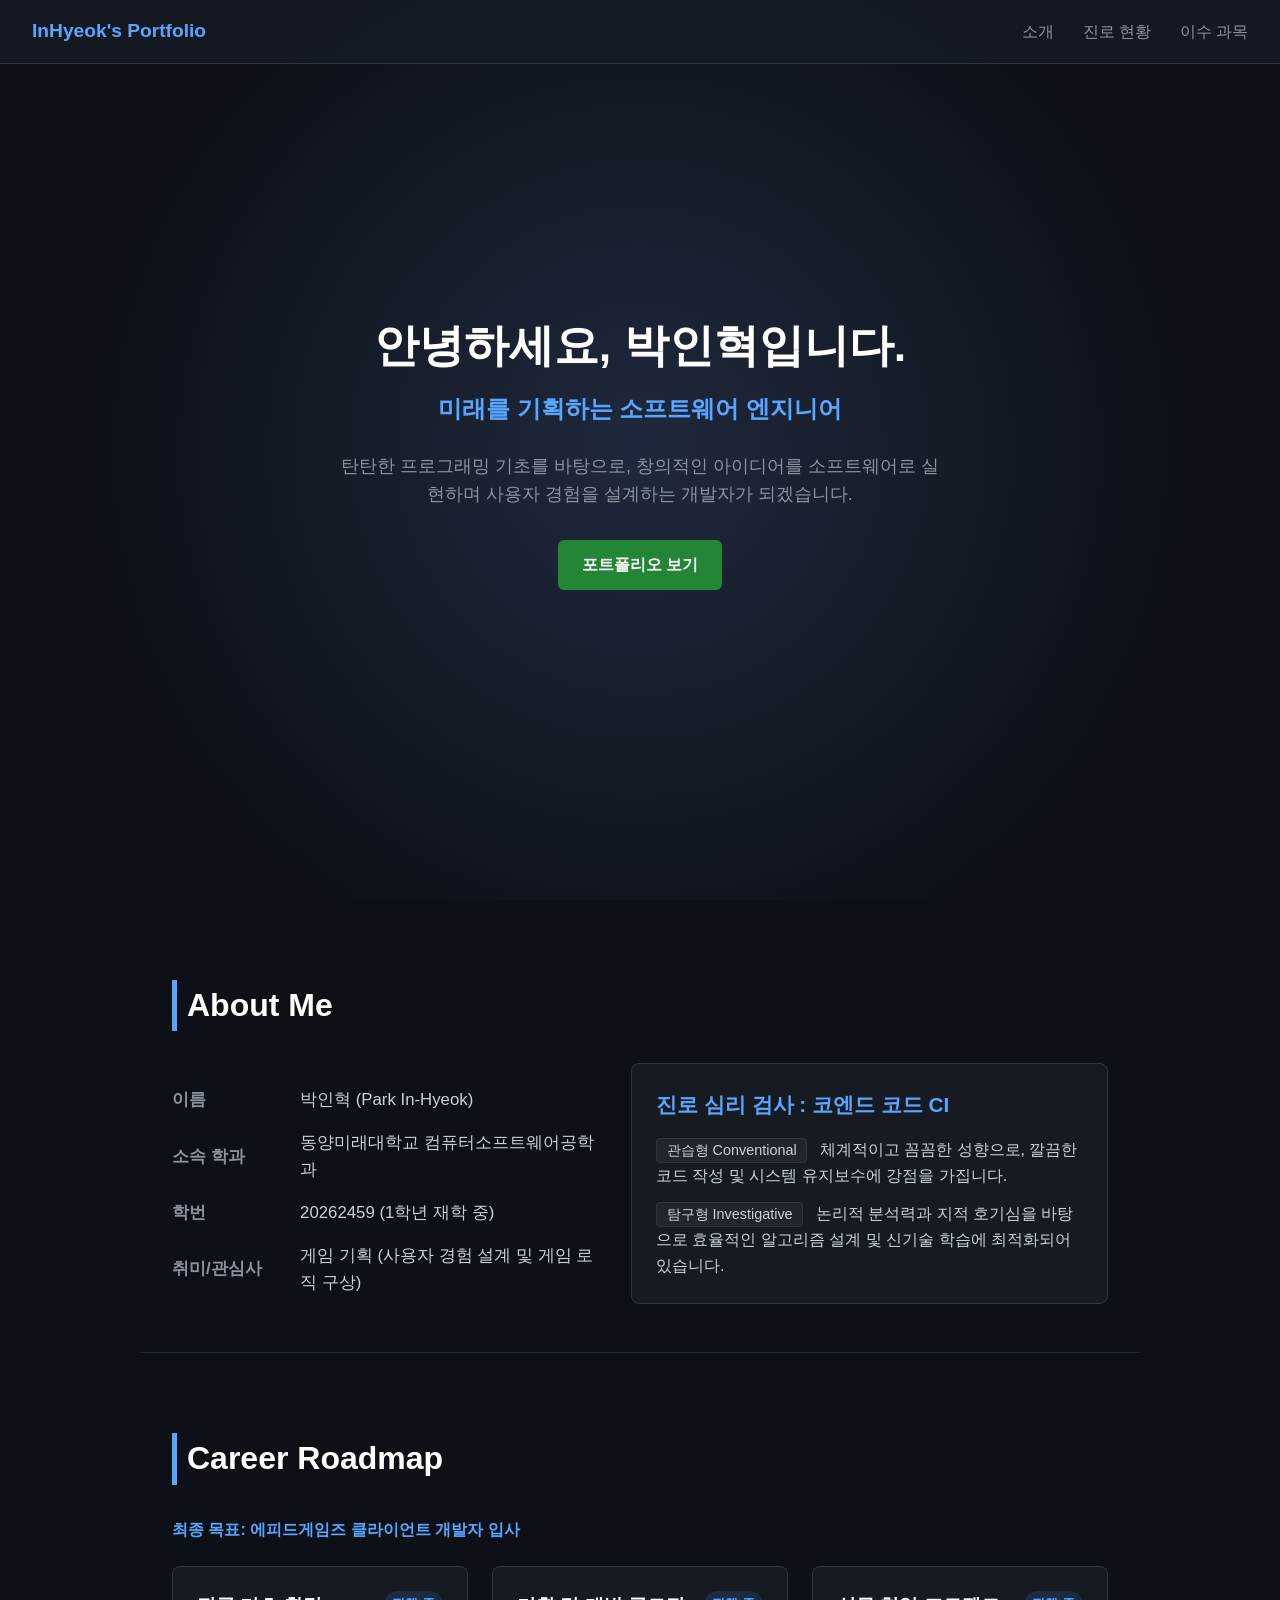
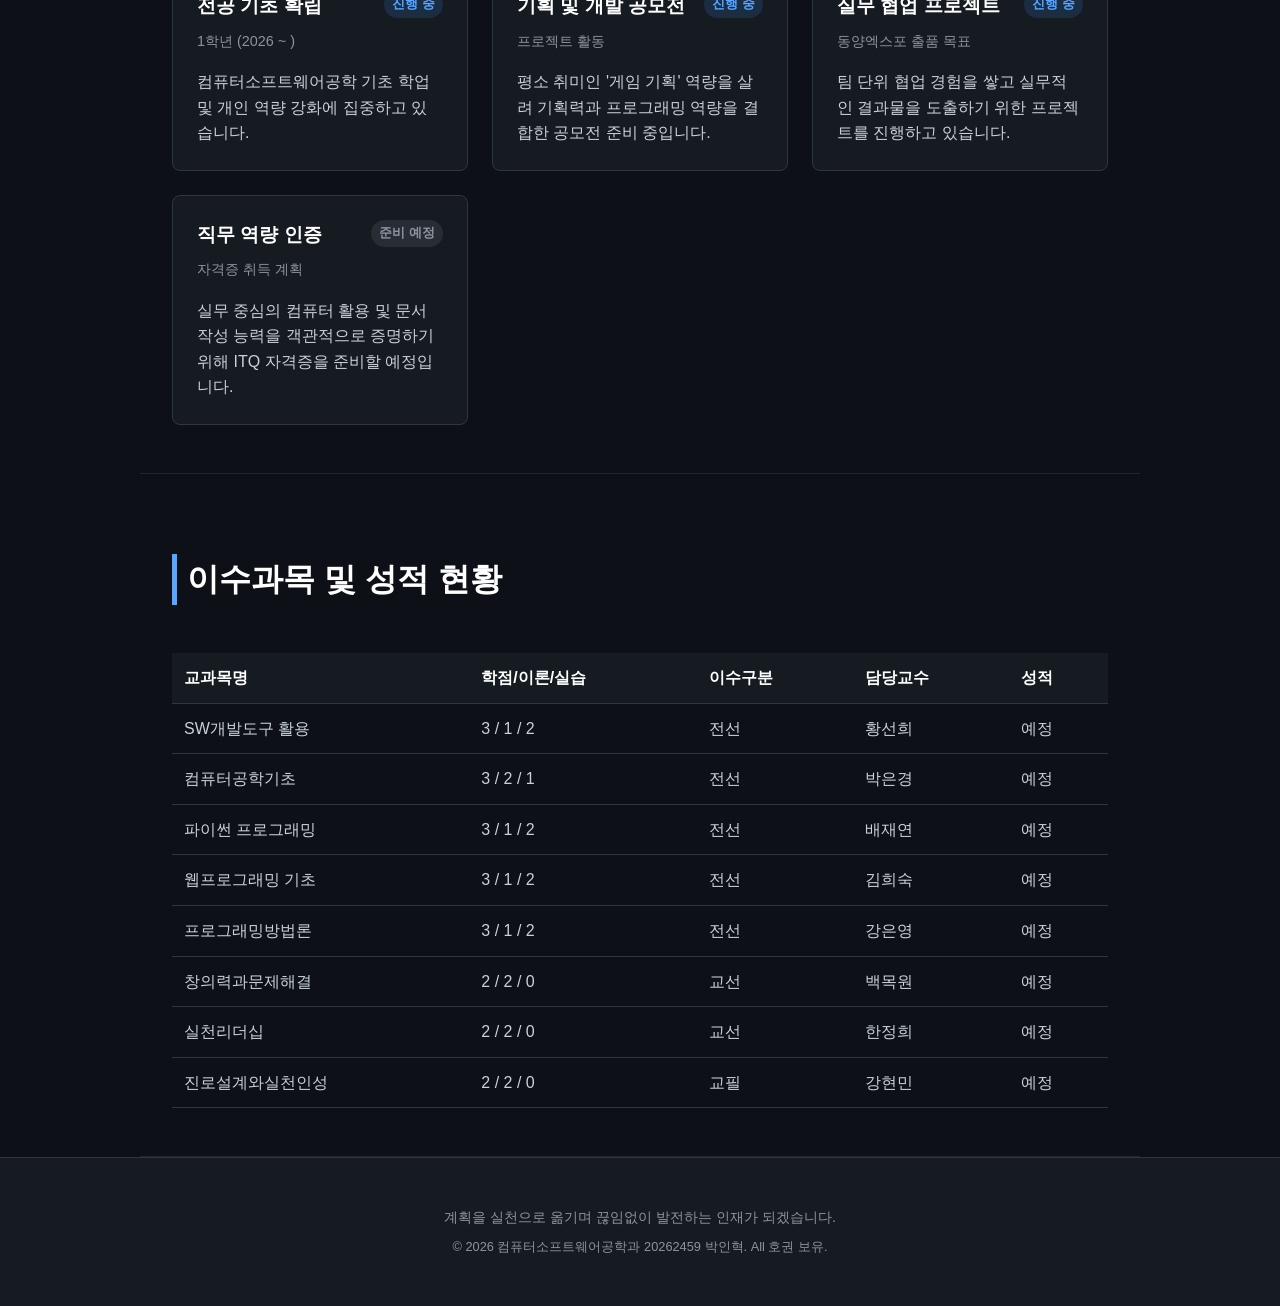
==== index.html @ cface2ab "NEW index" ====
<!DOCTYPE html>
<html lang="ko">
<head>
    <meta charset="UTF-8">
    <meta name="viewport" content="width=device-width, initial-scale=1.0">
    <title>박인혁 | 커리어 포트폴리오</title>
    <style>
        /* 기본 스타일 및 다크 테마 설정 */
        * {
            margin: 0;
            padding: 0;
            box-sizing: border-box;
            font-family: 'Segoe UI', Tahoma, Geneva, Verdana, sans-serif;
        }
        body {
            background-color: #0d1117;
            color: #c9d1d9;
            line-height: 1.6;
        }
        a {
            color: #58a6ff;
            text-decoration: none;
        }
        a:hover {
            text-decoration: underline;
        }

        /* 네비게이션 바 */
        header {
            position: fixed;
            top: 0;
            width: 100%;
            background-color: rgba(22, 27, 34, 0.95);
            padding: 1rem 2rem;
            display: flex;
            justify-content: space-between;
            align-items: center;
            border-bottom: 1px solid #30363d;
            z-index: 1000;
        }
        header h1 {
            font-size: 1.2rem;
            color: #58a6ff;
        }
        nav a {
            margin-left: 1.5rem;
            color: #8b949e;
            font-weight: 500;
            transition: color 0.3s;
        }
        nav a:hover {
            color: #ffffff;
        }

        /* 메인 히어로 섹션 */
        .hero {
            height: 100vh;
            display: flex;
            flex-direction: column;
            justify-content: center;
            align-items: center;
            text-align: center;
            background: radial-gradient(circle at center, #1f293d 0%, #0d1117 70%);
            padding: 0 1rem;
        }
        .hero h2 {
            font-size: 2.8rem;
            color: #ffffff;
            margin-bottom: 0.5rem;
        }
        .hero p.tagline {
            font-size: 1.5rem;
            color: #58a6ff;
            margin-bottom: 1.5rem;
            font-weight: 600;
        }
        .hero p.sub {
            font-size: 1.1rem;
            max-width: 600px;
            color: #8b949e;
            margin-bottom: 2rem;
        }
        .btn {
            display: inline-block;
            background-color: #238636;
            color: #ffffff;
            padding: 0.75rem 1.5rem;
            border-radius: 6px;
            font-weight: bold;
            transition: background-color 0.3s;
        }
        .btn:hover {
            background-color: #2ea043;
            text-decoration: none;
        }

        /* 공통 섹션 스타일 */
        section {
            padding: 5rem 2rem 3rem 2rem;
            max-width: 1000px;
            margin: 0 auto;
            border-bottom: 1px solid #21262d;
        }
        section h3 {
            font-size: 2rem;
            color: #ffffff;
            margin-bottom: 2rem;
            border-left: 5px solid #58a6ff;
            padding-left: 10px;
        }

        /* 프로필 정보 */
        .profile-container {
            display: flex;
            flex-wrap: wrap;
            gap: 2rem;
        }
        .profile-info {
            flex: 1;
            min-width: 280px;
        }
        .profile-info table {
            width: 100%;
            border-collapse: collapse;
            margin-top: 1rem;
        }
        .profile-info table td {
            padding: 0.5rem 0;
            font-size: 1.05rem;
        }
        .profile-info table td.label {
            color: #8b949e;
            width: 30%;
            font-weight: bold;
        }

        /* Holland 결과 카드 */
        .holland-box {
            flex: 1;
            min-width: 280px;
            background-color: #161b22;
            border: 1px solid #30363d;
            border-radius: 8px;
            padding: 1.5rem;
        }
        .holland-code {
            font-size: 1.3rem;
            color: #58a6ff;
            font-weight: bold;
            margin-bottom: 1rem;
        }
        .badge {
            background-color: #21262d;
            color: #c9d1d9;
            padding: 0.2rem 0.6rem;
            border-radius: 4px;
            font-size: 0.9rem;
            margin-right: 0.5rem;
            border: 1px solid #30363d;
        }

        /* 타임라인 (이력 관리) */
        .timeline {
            display: grid;
            grid-template-columns: repeat(auto-fit, minmax(220px, 1fr));
            gap: 1.5rem;
        }
        .timeline-card {
            background-color: #161b22;
            border: 1px solid #30363d;
            border-radius: 8px;
            padding: 1.5rem;
            position: relative;
        }
        .timeline-card .status {
            float: right;
            font-size: 0.8rem;
            padding: 0.2rem 0.5rem;
            border-radius: 20px;
            font-weight: bold;
        }
        .status.ing { background-color: rgba(56, 139, 253, 0.15); color: #58a6ff; }
        .status.will { background-color: rgba(139, 148, 158, 0.15); color: #8b949e; }
        .timeline-card h4 {
            color: #ffffff;
            margin-bottom: 0.5rem;
            font-size: 1.2rem;
        }
        .timeline-card .date {
            font-size: 0.9rem;
            color: #8b949e;
            margin-bottom: 1rem;
        }

        /* 테이블 스타일 (이수 과목) */
        .table-container {
            overflow-x: auto;
        }
        table.course-table {
            width: 100%;
            border-collapse: collapse;
            text-align: left;
            margin-top: 1rem;
        }
        table.course-table th, table.course-table td {
            padding: 0.75rem;
            border-bottom: 1px solid #30363d;
        }
        table.course-table th {
            background-color: #161b22;
            color: #ffffff;
        }
        table.course-table tr:hover {
            background-color: rgba(33, 38, 45, 0.5);
        }

        /* 푸터 */
        footer {
            text-align: center;
            padding: 3rem 1rem;
            color: #8b949e;
            font-size: 0.9rem;
            background-color: #161b22;
            border-top: 1px solid #30363d;
        }
    </style>
</head>
<body>

    <header>
        <h1>InHyeok's Portfolio</h1>
        <nav>
            <a href="#about">소개</a>
            <a href="#career">진로 현황</a>
            <a href="#courses">이수 과목</a>
        </nav>
    </header>

    <div class="hero">
        <h2>안녕하세요, 박인혁입니다.</h2>
        <p class="tagline">미래를 기획하는 소프트웨어 엔지니어</p>
        <p class="sub">탄탄한 프로그래밍 기초를 바탕으로, 창의적인 아이디어를 소프트웨어로 실현하며 사용자 경험을 설계하는 개발자가 되겠습니다.</p>
        <a href="#about" class="btn">포트폴리오 보기</a>
    </div>

    <section id="about">
        <h3>About Me</h3>
        <div class="profile-container">
            <div class="profile-info">
                <table>
                    <tr>
                        <td class="label">이름</td>
                        <td>박인혁 (Park In-Hyeok)</td>
                    </tr>
                    <tr>
                        <td class="label">소속 학과</td>
                        <td>동양미래대학교 컴퓨터소프트웨어공학과</td>
                    </tr>
                    <tr>
                        <td class="label">학번</td>
                        <td>20262459 (1학년 재학 중)</td>
                    </tr>
                    <tr>
                        <td class="label">취미/관심사</td>
                        <td>게임 기획 (사용자 경험 설계 및 게임 로직 구상)</td>
                    </tr>
                </table>
            </div>
            <div class="holland-box">
                <div class="holland-code">진로 심리 검사 : 코엔드 코드 CI</div>
                <p style="margin-bottom: 0.8rem;"><span class="badge">관습형 Conventional</span> 체계적이고 꼼꼼한 성향으로, 깔끔한 코드 작성 및 시스템 유지보수에 강점을 가집니다.</p>
                <p><span class="badge">탐구형 Investigative</span> 논리적 분석력과 지적 호기심을 바탕으로 효율적인 알고리즘 설계 및 신기술 학습에 최적화되어 있습니다.</p>
            </div>
        </div>
    </section>

    <section id="career">
        <h3>Career Roadmap</h3>
        <p style="color: #58a6ff; font-weight: bold; margin-bottom: 1.5rem;">최종 목표: 에피드게임즈 클라이언트 개발자 입사</p>
        <div class="timeline">
            <div class="timeline-card">
                <span class="status ing">진행 중</span>
                <h4>전공 기초 확립</h4>
                <p class="date">1학년 (2026 ~ )</p>
                <p>컴퓨터소프트웨어공학 기초 학업 및 개인 역량 강화에 집중하고 있습니다.</p>
            </div>
            <div class="timeline-card">
                <span class="status ing">진행 중</span>
                <h4>기획 및 개발 공모전</h4>
                <p class="date">프로젝트 활동</p>
                <p>평소 취미인 '게임 기획' 역량을 살려 기획력과 프로그래밍 역량을 결합한 공모전 준비 중입니다.</p>
            </div>
            <div class="timeline-card">
                <span class="status ing">진행 중</span>
                <h4>실무 협업 프로젝트</h4>
                <p class="date">동양엑스포 출품 목표</p>
                <p>팀 단위 협업 경험을 쌓고 실무적인 결과물을 도출하기 위한 프로젝트를 진행하고 있습니다.</p>
            </div>
            <div class="timeline-card">
                <span class="status will">준비 예정</span>
                <h4>직무 역량 인증</h4>
                <p class="date">자격증 취득 계획</p>
                <p>실무 중심의 컴퓨터 활용 및 문서 작성 능력을 객관적으로 증명하기 위해 ITQ 자격증을 준비할 예정입니다.</p>
            </div>
        </div>
    </section>

    <section id="courses">
        <h3>이수과목 및 성적 현황</h3>
        <div class="table-container">
            <table class="course-table">
                <thead>
                    <tr>
                        <th>교과목명</th>
                        <th>학점/이론/실습</th>
                        <th>이수구분</th>
                        <th>담당교수</th>
                        <th>성적</th>
                    </tr>
                </thead>
                <tbody>
                    <tr>
                        <td>SW개발도구 활용</td>
                        <td>3 / 1 / 2</td>
                        <td>전선</td>
                        <td>황선희</td>
                        <td>예정</td>
                    </tr>
                    <tr>
                        <td>컴퓨터공학기초</td>
                        <td>3 / 2 / 1</td>
                        <td>전선</td>
                        <td>박은경</td>
                        <td>예정</td>
                    </tr>
                    <tr>
                        <td>파이썬 프로그래밍</td>
                        <td>3 / 1 / 2</td>
                        <td>전선</td>
                        <td>배재연</td>
                        <td>예정</td>
                    </tr>
                    <tr>
                        <td>웹프로그래밍 기초</td>
                        <td>3 / 1 / 2</td>
                        <td>전선</td>
                        <td>김희숙</td>
                        <td>예정</td>
                    </tr>
                    <tr>
                        <td>프로그래밍방법론</td>
                        <td>3 / 1 / 2</td>
                        <td>전선</td>
                        <td>강은영</td>
                        <td>예정</td>
                    </tr>
                    <tr>
                        <td>창의력과문제해결</td>
                        <td>2 / 2 / 0</td>
                        <td>교선</td>
                        <td>백목원</td>
                        <td>예정</td>
                    </tr>
                    <tr>
                        <td>실천리더십</td>
                        <td>2 / 2 / 0</td>
                        <td>교선</td>
                        <td>한정희</td>
                        <td>예정</td>
                    </tr>
                    <tr>
                        <td>진로설계와실천인성</td>
                        <td>2 / 2 / 0</td>
                        <td>교필</td>
                        <td>강현민</td>
                        <td>예정</td>
                    </tr>
                </tbody>
            </table>
        </div>
    </section>

    <footer>
        <p>계획을 실천으로 옮기며 끊임없이 발전하는 인재가 되겠습니다.</p>
        <p style="margin-top: 0.5rem; font-size: 0.8rem;">&copy; 2026 컴퓨터소프트웨어공학과 20262459 박인혁. All 호권 보유.</p>
    </footer>

</body>
</html>
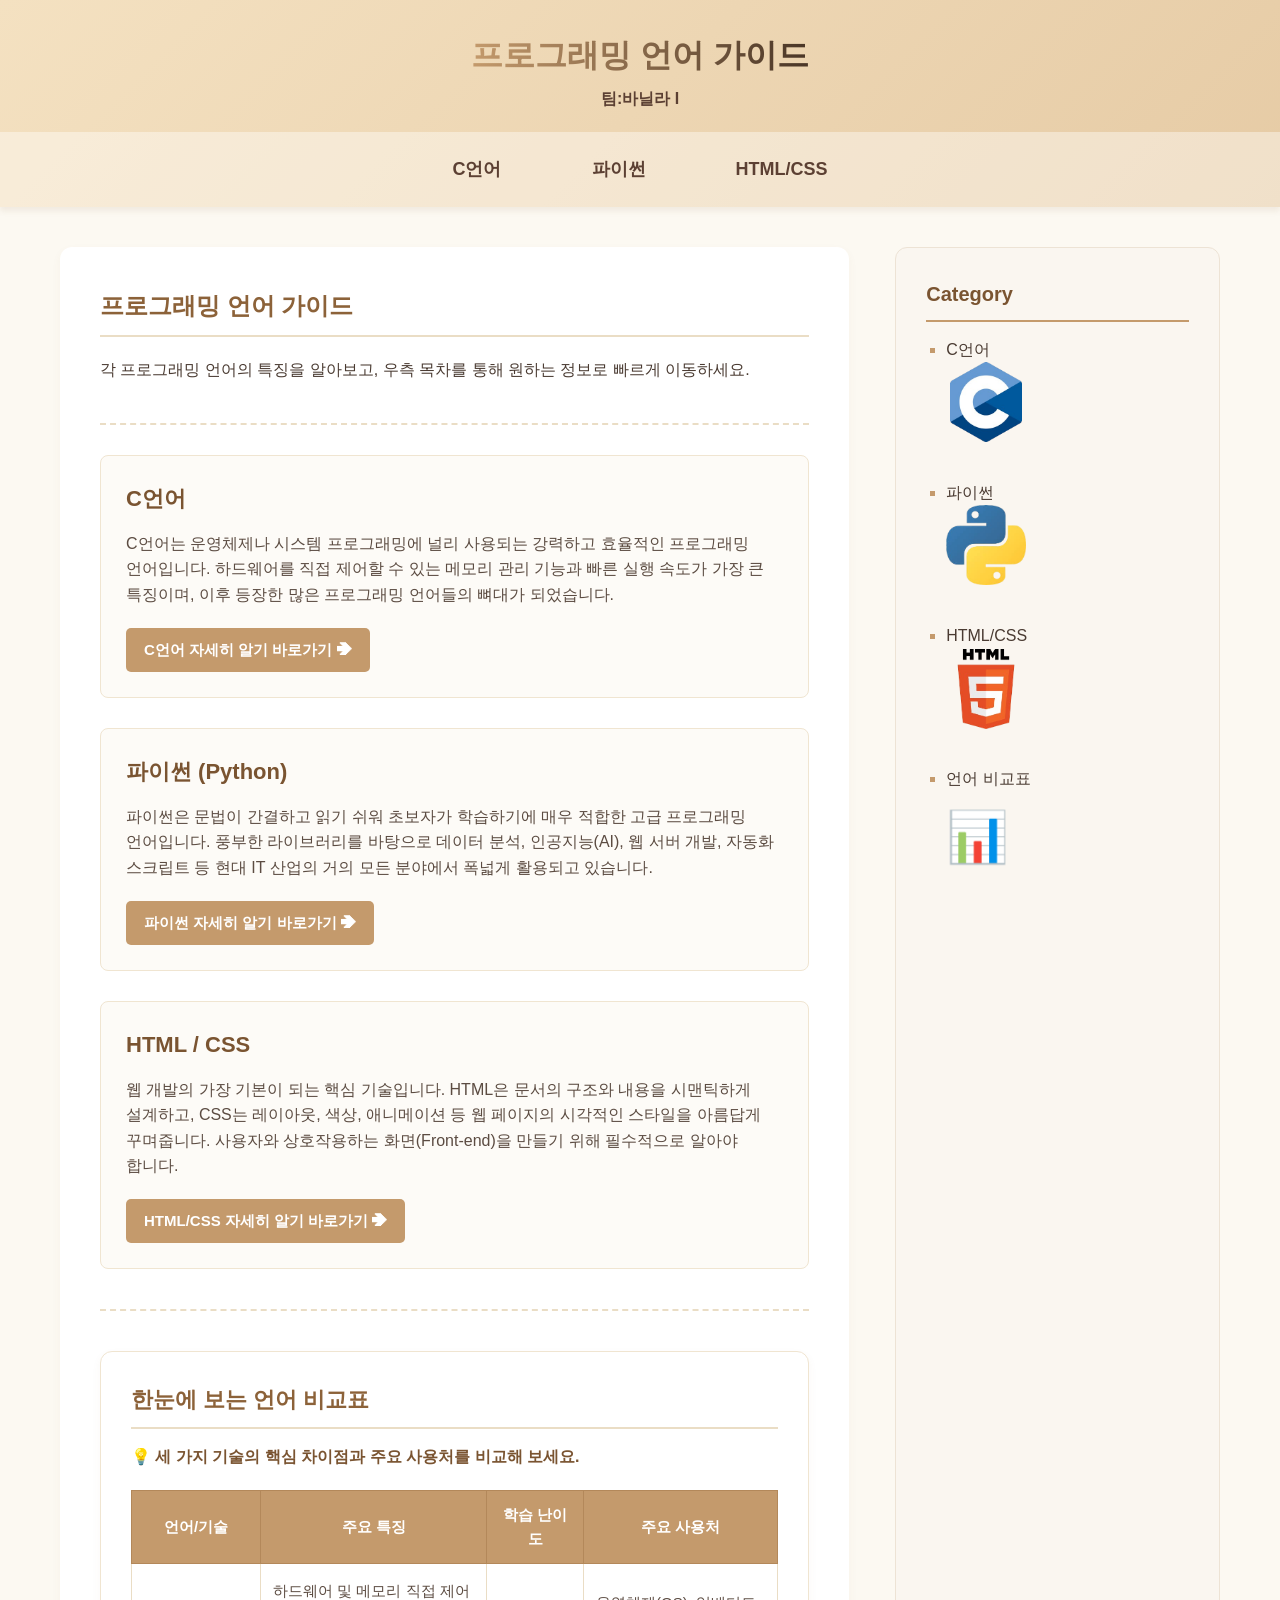
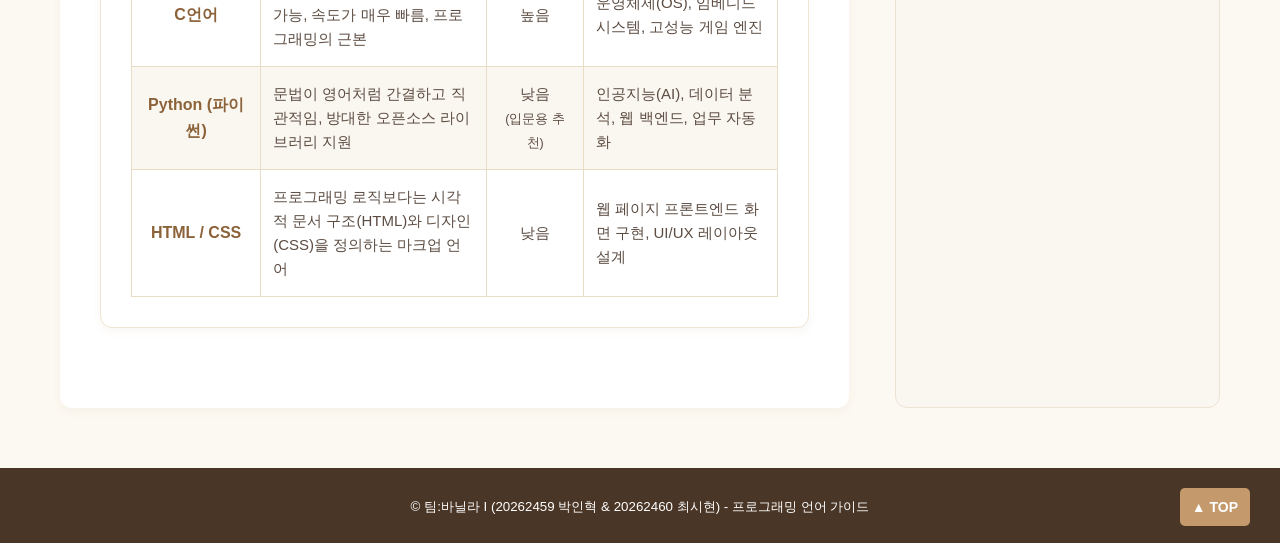
==== commit 752f1bba: "test" ====
--- a/index.html
+++ b/index.html
@@ -3,387 +3,145 @@
 <head>
     <meta charset="UTF-8">
     <meta name="viewport" content="width=device-width, initial-scale=1.0">
-    <title>박인혁 | 커리어 포트폴리오</title>
-    <style>
-        /* 기본 스타일 및 다크 테마 설정 */
-        * {
-            margin: 0;
-            padding: 0;
-            box-sizing: border-box;
-            font-family: 'Segoe UI', Tahoma, Geneva, Verdana, sans-serif;
-        }
-        body {
-            background-color: #0d1117;
-            color: #c9d1d9;
-            line-height: 1.6;
-        }
-        a {
-            color: #58a6ff;
-            text-decoration: none;
-        }
-        a:hover {
-            text-decoration: underline;
-        }
-
-        /* 네비게이션 바 */
-        header {
-            position: fixed;
-            top: 0;
-            width: 100%;
-            background-color: rgba(22, 27, 34, 0.95);
-            padding: 1rem 2rem;
-            display: flex;
-            justify-content: space-between;
-            align-items: center;
-            border-bottom: 1px solid #30363d;
-            z-index: 1000;
-        }
-        header h1 {
-            font-size: 1.2rem;
-            color: #58a6ff;
-        }
-        nav a {
-            margin-left: 1.5rem;
-            color: #8b949e;
-            font-weight: 500;
-            transition: color 0.3s;
-        }
-        nav a:hover {
-            color: #ffffff;
-        }
-
-        /* 메인 히어로 섹션 */
-        .hero {
-            height: 100vh;
-            display: flex;
-            flex-direction: column;
-            justify-content: center;
-            align-items: center;
-            text-align: center;
-            background: radial-gradient(circle at center, #1f293d 0%, #0d1117 70%);
-            padding: 0 1rem;
-        }
-        .hero h2 {
-            font-size: 2.8rem;
-            color: #ffffff;
-            margin-bottom: 0.5rem;
-        }
-        .hero p.tagline {
-            font-size: 1.5rem;
-            color: #58a6ff;
-            margin-bottom: 1.5rem;
-            font-weight: 600;
-        }
-        .hero p.sub {
-            font-size: 1.1rem;
-            max-width: 600px;
-            color: #8b949e;
-            margin-bottom: 2rem;
-        }
-        .btn {
-            display: inline-block;
-            background-color: #238636;
-            color: #ffffff;
-            padding: 0.75rem 1.5rem;
-            border-radius: 6px;
-            font-weight: bold;
-            transition: background-color 0.3s;
-        }
-        .btn:hover {
-            background-color: #2ea043;
-            text-decoration: none;
-        }
-
-        /* 공통 섹션 스타일 */
-        section {
-            padding: 5rem 2rem 3rem 2rem;
-            max-width: 1000px;
-            margin: 0 auto;
-            border-bottom: 1px solid #21262d;
-        }
-        section h3 {
-            font-size: 2rem;
-            color: #ffffff;
-            margin-bottom: 2rem;
-            border-left: 5px solid #58a6ff;
-            padding-left: 10px;
-        }
-
-        /* 프로필 정보 */
-        .profile-container {
-            display: flex;
-            flex-wrap: wrap;
-            gap: 2rem;
-        }
-        .profile-info {
-            flex: 1;
-            min-width: 280px;
-        }
-        .profile-info table {
-            width: 100%;
-            border-collapse: collapse;
-            margin-top: 1rem;
-        }
-        .profile-info table td {
-            padding: 0.5rem 0;
-            font-size: 1.05rem;
-        }
-        .profile-info table td.label {
-            color: #8b949e;
-            width: 30%;
-            font-weight: bold;
-        }
-
-        /* Holland 결과 카드 */
-        .holland-box {
-            flex: 1;
-            min-width: 280px;
-            background-color: #161b22;
-            border: 1px solid #30363d;
-            border-radius: 8px;
-            padding: 1.5rem;
-        }
-        .holland-code {
-            font-size: 1.3rem;
-            color: #58a6ff;
-            font-weight: bold;
-            margin-bottom: 1rem;
-        }
-        .badge {
-            background-color: #21262d;
-            color: #c9d1d9;
-            padding: 0.2rem 0.6rem;
-            border-radius: 4px;
-            font-size: 0.9rem;
-            margin-right: 0.5rem;
-            border: 1px solid #30363d;
-        }
-
-        /* 타임라인 (이력 관리) */
-        .timeline {
-            display: grid;
-            grid-template-columns: repeat(auto-fit, minmax(220px, 1fr));
-            gap: 1.5rem;
-        }
-        .timeline-card {
-            background-color: #161b22;
-            border: 1px solid #30363d;
-            border-radius: 8px;
-            padding: 1.5rem;
-            position: relative;
-        }
-        .timeline-card .status {
-            float: right;
-            font-size: 0.8rem;
-            padding: 0.2rem 0.5rem;
-            border-radius: 20px;
-            font-weight: bold;
-        }
-        .status.ing { background-color: rgba(56, 139, 253, 0.15); color: #58a6ff; }
-        .status.will { background-color: rgba(139, 148, 158, 0.15); color: #8b949e; }
-        .timeline-card h4 {
-            color: #ffffff;
-            margin-bottom: 0.5rem;
-            font-size: 1.2rem;
-        }
-        .timeline-card .date {
-            font-size: 0.9rem;
-            color: #8b949e;
-            margin-bottom: 1rem;
-        }
-
-        /* 테이블 스타일 (이수 과목) */
-        .table-container {
-            overflow-x: auto;
-        }
-        table.course-table {
-            width: 100%;
-            border-collapse: collapse;
-            text-align: left;
-            margin-top: 1rem;
-        }
-        table.course-table th, table.course-table td {
-            padding: 0.75rem;
-            border-bottom: 1px solid #30363d;
-        }
-        table.course-table th {
-            background-color: #161b22;
-            color: #ffffff;
-        }
-        table.course-table tr:hover {
-            background-color: rgba(33, 38, 45, 0.5);
-        }
-
-        /* 푸터 */
-        footer {
-            text-align: center;
-            padding: 3rem 1rem;
-            color: #8b949e;
-            font-size: 0.9rem;
-            background-color: #161b22;
-            border-top: 1px solid #30363d;
-        }
-    </style>
+    <title>프로그래밍 언어 가이드</title>
+    <link rel="stylesheet" href="./CSS/mainpage.css?v=5">
 </head>
 <body>
 
-    <header>
-        <h1>InHyeok's Portfolio</h1>
-        <nav>
-            <a href="#about">소개</a>
-            <a href="#career">진로 현황</a>
-            <a href="#courses">이수 과목</a>
+    <header class="header-nav">
+        <h1 class="logo">프로그래밍 언어 가이드</h1>
+        <div class="team-name" style="text-align: center; font-weight: bold; color: #5c4033;">팀:바닐라 I</div>
+        
+        <button class="nav-toggle" aria-label="메뉴 열기">
+           ☰
+        </button>
+        
+        <nav class="nav-menu">
+            <a href="./C_Integration.html" class="lang-button">C언어</a>
+            <a href="./Python_Integration.html" class="lang-button">파이썬</a>
+            <a href="./HTML_Integration.html" class="lang-button">HTML/CSS</a>
         </nav>
     </header>
 
-    <div class="hero">
-        <h2>안녕하세요, 박인혁입니다.</h2>
-        <p class="tagline">미래를 기획하는 소프트웨어 엔지니어</p>
-        <p class="sub">탄탄한 프로그래밍 기초를 바탕으로, 창의적인 아이디어를 소프트웨어로 실현하며 사용자 경험을 설계하는 개발자가 되겠습니다.</p>
-        <a href="#about" class="btn">포트폴리오 보기</a>
+    <div class="container">
+        
+        <main>
+            <section id="intro">
+                <div class="wrapper">
+                    <h2>프로그래밍 언어 가이드</h2>
+                    <p>
+                    각 프로그래밍 언어의 특징을 알아보고, 
+                    <span class="text-desktop">우측 목차를</span>
+                    <span class="text-mobile">아래 목차를</span> 
+                    통해 원하는 정보로 빠르게 이동하세요.
+                    </p>
+                </div>
+            </section>
+            
+            <hr style="border:0; border-top:2px dashed #eaddc5; margin: 10px 0 30px 0;">
+
+            <article id="c-lang" class="lang-article">
+                <h3>C언어</h3>
+                <p>
+                    C언어는 운영체제나 시스템 프로그래밍에 널리 사용되는 강력하고 효율적인 프로그래밍 언어입니다. 
+                    하드웨어를 직접 제어할 수 있는 메모리 관리 기능과 빠른 실행 속도가 가장 큰 특징이며, 
+                    이후 등장한 많은 프로그래밍 언어들의 뼈대가 되었습니다.
+                </p>
+                <a href="./C_Integration.html" class="detail-link">C언어 자세히 알기 바로가기 ➔</a>
+            </article>
+
+            <article id="python-lang" class="lang-article">
+                <h3>파이썬 (Python)</h3>
+                <p>
+                    파이썬은 문법이 간결하고 읽기 쉬워 초보자가 학습하기에 매우 적합한 고급 프로그래밍 언어입니다. 
+                    풍부한 라이브러리를 바탕으로 데이터 분석, 인공지능(AI), 웹 서버 개발, 자동화 스크립트 등 
+                    현대 IT 산업의 거의 모든 분야에서 폭넓게 활용되고 있습니다.
+                </p>
+                <a href="./Python_Integration.html" class="detail-link">파이썬 자세히 알기 바로가기 ➔</a>
+            </article>
+
+            <article id="html-css-lang" class="lang-article">
+                <h3>HTML / CSS</h3>
+                <p>
+                    웹 개발의 가장 기본이 되는 핵심 기술입니다. HTML은 문서의 구조와 내용을 시맨틱하게 설계하고, 
+                    CSS는 레이아웃, 색상, 애니메이션 등 웹 페이지의 시각적인 스타일을 아름답게 꾸며줍니다. 
+                    사용자와 상호작용하는 화면(Front-end)을 만들기 위해 필수적으로 알아야 합니다.
+                </p>
+                <a href="./HTML_Integration.html" class="detail-link">HTML/CSS 자세히 알기 바로가기 ➔</a>
+            </article>
+
+            <hr style="border:0; border-top:2px dashed #eaddc5; margin: 40px 0;">
+
+            <section id="comparison">
+                <h3>한눈에 보는 언어 비교표</h3>
+                <p>💡 세 가지 기술의 핵심 차이점과 주요 사용처를 비교해 보세요.</p>
+                
+                <table class="compare-table">
+                    <thead>
+                        <tr>
+                            <th style="width: 20%;">언어/기술</th>
+                            <th style="width: 35%;">주요 특징</th>
+                            <th style="width: 15%;">학습 난이도</th>
+                            <th style="width: 30%;">주요 사용처</th>
+                        </tr>
+                    </thead>
+                    <tbody>
+                        <tr>
+                            <td><strong>C언어</strong></td>
+                            <td style="text-align: left;">하드웨어 및 메모리 직접 제어 가능, 속도가 매우 빠름, 프로그래밍의 근본</td>
+                            <td>높음</td>
+                            <td style="text-align: left;">운영체제(OS), 임베디드 시스템, 고성능 게임 엔진</td>
+                        </tr>
+                        <tr>
+                            <td><strong>Python (파이썬)</strong></td>
+                            <td style="text-align: left;">문법이 영어처럼 간결하고 직관적임, 방대한 오픈소스 라이브러리 지원</td>
+                            <td>낮음<br><small>(입문용 추천)</small></td>
+                            <td style="text-align: left;">인공지능(AI), 데이터 분석, 웹 백엔드, 업무 자동화</td>
+                        </tr>
+                        <tr>
+                            <td><strong>HTML / CSS</strong></td>
+                            <td style="text-align: left;">프로그래밍 로직보다는 시각적 문서 구조(HTML)와 디자인(CSS)을 정의하는 마크업 언어</td>
+                            <td>낮음</td>
+                            <td style="text-align: left;">웹 페이지 프론트엔드 화면 구현, UI/UX 레이아웃 설계</td>
+                        </tr>
+                    </tbody>
+                </table>
+            </section>
+        </main>
+
+        <aside>
+            <nav class="categoryNav">
+                <h2>Category</h2>
+                <ul>
+                    <li>
+                        <a href="#c-lang">C언어</a><br>
+                        <a href="#c-lang"><img src="./img/c_logo.png" alt="C언어 로고" class="cat-icon"></a>
+                    </li>
+                    <br>
+                    <li>
+                        <a href="#python-lang">파이썬</a><br>
+                        <a href="#python-lang"><img src="./img/python_logo.png" alt="파이썬 로고" class="cat-icon"></a>
+                    </li>
+                    <br>
+                    <li>
+                        <a href="#html-css-lang">HTML/CSS</a><br>
+                        <a href="#html-css-lang"><img src="./img/html_logo.png" alt="HTML/CSS 로고" class="cat-icon"></a>
+                    </li>
+                    <br>
+                    <li>
+                        <a href="#comparison">언어 비교표</a><br>
+                        <a href="#comparison" style="display: inline-block; font-size: 50px; text-decoration: none; margin-top: 5px; color: #8c6239;">📊</a>
+                    </li>
+                </ul>
+            </nav>
+        </aside>
+
     </div>
 
-    <section id="about">
-        <h3>About Me</h3>
-        <div class="profile-container">
-            <div class="profile-info">
-                <table>
-                    <tr>
-                        <td class="label">이름</td>
-                        <td>박인혁 (Park In-Hyeok)</td>
-                    </tr>
-                    <tr>
-                        <td class="label">소속 학과</td>
-                        <td>동양미래대학교 컴퓨터소프트웨어공학과</td>
-                    </tr>
-                    <tr>
-                        <td class="label">학번</td>
-                        <td>20262459 (1학년 재학 중)</td>
-                    </tr>
-                    <tr>
-                        <td class="label">취미/관심사</td>
-                        <td>게임 기획 (사용자 경험 설계 및 게임 로직 구상)</td>
-                    </tr>
-                </table>
-            </div>
-            <div class="holland-box">
-                <div class="holland-code">진로 심리 검사 : 코엔드 코드 CI</div>
-                <p style="margin-bottom: 0.8rem;"><span class="badge">관습형 Conventional</span> 체계적이고 꼼꼼한 성향으로, 깔끔한 코드 작성 및 시스템 유지보수에 강점을 가집니다.</p>
-                <p><span class="badge">탐구형 Investigative</span> 논리적 분석력과 지적 호기심을 바탕으로 효율적인 알고리즘 설계 및 신기술 학습에 최적화되어 있습니다.</p>
-            </div>
-        </div>
-    </section>
-
-    <section id="career">
-        <h3>Career Roadmap</h3>
-        <p style="color: #58a6ff; font-weight: bold; margin-bottom: 1.5rem;">최종 목표: 에피드게임즈 클라이언트 개발자 입사</p>
-        <div class="timeline">
-            <div class="timeline-card">
-                <span class="status ing">진행 중</span>
-                <h4>전공 기초 확립</h4>
-                <p class="date">1학년 (2026 ~ )</p>
-                <p>컴퓨터소프트웨어공학 기초 학업 및 개인 역량 강화에 집중하고 있습니다.</p>
-            </div>
-            <div class="timeline-card">
-                <span class="status ing">진행 중</span>
-                <h4>기획 및 개발 공모전</h4>
-                <p class="date">프로젝트 활동</p>
-                <p>평소 취미인 '게임 기획' 역량을 살려 기획력과 프로그래밍 역량을 결합한 공모전 준비 중입니다.</p>
-            </div>
-            <div class="timeline-card">
-                <span class="status ing">진행 중</span>
-                <h4>실무 협업 프로젝트</h4>
-                <p class="date">동양엑스포 출품 목표</p>
-                <p>팀 단위 협업 경험을 쌓고 실무적인 결과물을 도출하기 위한 프로젝트를 진행하고 있습니다.</p>
-            </div>
-            <div class="timeline-card">
-                <span class="status will">준비 예정</span>
-                <h4>직무 역량 인증</h4>
-                <p class="date">자격증 취득 계획</p>
-                <p>실무 중심의 컴퓨터 활용 및 문서 작성 능력을 객관적으로 증명하기 위해 ITQ 자격증을 준비할 예정입니다.</p>
-            </div>
-        </div>
-    </section>
-
-    <section id="courses">
-        <h3>이수과목 및 성적 현황</h3>
-        <div class="table-container">
-            <table class="course-table">
-                <thead>
-                    <tr>
-                        <th>교과목명</th>
-                        <th>학점/이론/실습</th>
-                        <th>이수구분</th>
-                        <th>담당교수</th>
-                        <th>성적</th>
-                    </tr>
-                </thead>
-                <tbody>
-                    <tr>
-                        <td>SW개발도구 활용</td>
-                        <td>3 / 1 / 2</td>
-                        <td>전선</td>
-                        <td>황선희</td>
-                        <td>예정</td>
-                    </tr>
-                    <tr>
-                        <td>컴퓨터공학기초</td>
-                        <td>3 / 2 / 1</td>
-                        <td>전선</td>
-                        <td>박은경</td>
-                        <td>예정</td>
-                    </tr>
-                    <tr>
-                        <td>파이썬 프로그래밍</td>
-                        <td>3 / 1 / 2</td>
-                        <td>전선</td>
-                        <td>배재연</td>
-                        <td>예정</td>
-                    </tr>
-                    <tr>
-                        <td>웹프로그래밍 기초</td>
-                        <td>3 / 1 / 2</td>
-                        <td>전선</td>
-                        <td>김희숙</td>
-                        <td>예정</td>
-                    </tr>
-                    <tr>
-                        <td>프로그래밍방법론</td>
-                        <td>3 / 1 / 2</td>
-                        <td>전선</td>
-                        <td>강은영</td>
-                        <td>예정</td>
-                    </tr>
-                    <tr>
-                        <td>창의력과문제해결</td>
-                        <td>2 / 2 / 0</td>
-                        <td>교선</td>
-                        <td>백목원</td>
-                        <td>예정</td>
-                    </tr>
-                    <tr>
-                        <td>실천리더십</td>
-                        <td>2 / 2 / 0</td>
-                        <td>교선</td>
-                        <td>한정희</td>
-                        <td>예정</td>
-                    </tr>
-                    <tr>
-                        <td>진로설계와실천인성</td>
-                        <td>2 / 2 / 0</td>
-                        <td>교필</td>
-                        <td>강현민</td>
-                        <td>예정</td>
-                    </tr>
-                </tbody>
-            </table>
-        </div>
-    </section>
-
     <footer>
-        <p>계획을 실천으로 옮기며 끊임없이 발전하는 인재가 되겠습니다.</p>
-        <p style="margin-top: 0.5rem; font-size: 0.8rem;">&copy; 2026 컴퓨터소프트웨어공학과 20262459 박인혁. All 호권 보유.</p>
-    </footer>
+        <p><small>&copy; 팀:바닐라 I (20262459 박인혁 & 20262460 최시현) - 프로그래밍 언어 가이드</small></p>
+        <a href="#" class="top-button">▲ TOP</a>
+    </footer>    
 
 </body>
-</html>
+</html>
--- a/CSS/mainpage.css
+++ b/CSS/mainpage.css
@@ -0,0 +1,337 @@
+@charset "utf-8";
+
+/* 기본 설정 */
+* {
+    margin: 0;
+    padding: 0;
+    box-sizing: border-box;
+}
+
+body {
+    font-family: '맑은 고딕', 'Malgun Gothic', sans-serif;
+    font-size: 16px;
+    color: #4a3b32;
+    background-color: #fcf9f2;
+    line-height: 1.6;
+}
+
+a {
+    text-decoration: none;
+    color: inherit;
+}
+
+/* 헤더 */
+.header-nav {
+    background: linear-gradient(135deg, #f4e1c1 0%, #e6cba5 100%);
+    color: #5c4033;
+    padding: 30px 0 0 0;
+    margin-bottom: 40px;
+    position: relative;
+    box-shadow: 0 4px 6px rgba(139, 98, 57, 0.1);
+}
+
+.logo {
+    font-size: 32px;
+    font-weight: bold;
+    width: fit-content;
+    margin: 0 auto 5px auto;
+    background: linear-gradient(to right, #c49a6c, #4a3627);
+    -webkit-background-clip: text;
+    background-clip: text;
+    color: transparent;
+    -webkit-text-fill-color: transparent;
+}
+
+/* 메뉴 */
+.nav-menu {
+    display: flex;
+    justify-content: center;
+    background-color: rgba(255, 255, 255, 0.4);
+    padding: 15px;
+    margin-top: 20px;
+}
+
+.nav-menu .lang-button {
+    color: #5c4033;
+    font-size: 18px;
+    font-weight: bold;
+    margin: 0 25px;
+    padding: 8px 20px;
+    border-radius: 30px;
+    transition: background-color 0.3s;
+}
+
+.nav-menu .lang-button:hover {
+    background-color: rgba(255, 255, 255, 0.7);
+}
+
+/* 햄버거 버튼 */
+.nav-toggle {
+    display: none;
+    background: none;
+    border: none;
+    color: #5c4033;
+    font-size: 30px;
+    cursor: pointer;
+    position: absolute;
+    top: 25px;
+    right: 30px;
+}
+
+/* 레이아웃 */
+.container {
+    display: flex;
+    justify-content: space-between;
+    max-width: 1200px;
+    margin: 0 auto 60px auto;
+    padding: 0 20px;
+}
+
+/* 메인 영역 */
+main {
+    width: 68%;
+    background-color: #ffffff;
+    padding: 40px;
+    border-radius: 12px;
+    box-shadow: 0 4px 10px rgba(139, 98, 57, 0.05);
+}
+
+main h2 {
+    color: #8c6239;
+    font-size: 24px;
+    margin-bottom: 20px;
+    border-bottom: 2px solid #eaddc5;
+    padding-bottom: 10px;
+}
+
+/* 사이드바 */
+aside {
+    width: 28%;
+    background-color: #faf6f0;
+    padding: 30px;
+    border-radius: 12px;
+    border: 1px solid #ede3d5;
+}
+
+.categoryNav h2 {
+    color: #7a5431;
+    font-size: 20px;
+    margin-bottom: 15px;
+    border-bottom: 2px solid #c49a6c;
+    padding-bottom: 10px;
+}
+
+.categoryNav ul {
+    list-style-type: square;
+    margin-left: 20px;
+}
+
+.categoryNav ul li {
+    margin-bottom: 12px;
+    color: #c49a6c;
+}
+
+.categoryNav ul li a {
+    color: #4a3b32;
+}
+
+.categoryNav ul li a:hover {
+    color: #8c6239;
+    font-weight: bold;
+    text-decoration: underline;
+}
+
+.cat-icon {
+    width: 80px;
+    height: 80px;
+    object-fit: contain;
+    display: block;
+}
+
+/* 푸터 */
+footer {
+    background-color: #4a3627;
+    color: #ffffff;
+    text-align: center;
+    padding: 25px 20px;
+    position: relative;
+}
+
+.top-button {
+    position: absolute;
+    right: 30px;
+    top: 20px;
+    background-color: #c49a6c;
+    color: white;
+    padding: 8px 12px;
+    border-radius: 5px;
+    font-size: 14px;
+    font-weight: bold;
+}
+
+.top-button:hover {
+    background-color: #a67c52;
+}
+
+/* 콘텐츠 */
+#intro {
+    margin-bottom: 40px;
+}
+
+.lang-article {
+    background-color: #fdfbf7;
+    border: 1px solid #f0e5d1;
+    border-radius: 8px;
+    padding: 25px;
+    margin-bottom: 30px;
+    transition: box-shadow 0.3s ease;
+}
+
+.lang-article:hover {
+    box-shadow: 0 4px 12px rgba(139, 98, 57, 0.15);
+}
+
+.lang-article h3 {
+    color: #7a5431;
+    font-size: 22px;
+    margin-bottom: 15px;
+}
+
+.lang-article p {
+    color: #5c4c42;
+    margin-bottom: 20px;
+    word-break: keep-all;
+}
+
+/* =========================================
+   비교표 섹션 디자인 추가
+========================================= */
+#comparison {
+    margin-top: 40px;
+    margin-bottom: 40px;
+    background-color: #ffffff;
+    border: 1px solid #f0e5d1;
+    border-radius: 12px;
+    padding: 30px;
+    box-shadow: 0 4px 10px rgba(139, 98, 57, 0.05);
+}
+
+#comparison h3 {
+    color: #8c6239;
+    font-size: 22px;
+    margin-bottom: 15px;
+    border-bottom: 2px solid #eaddc5;
+    padding-bottom: 10px;
+}
+
+#comparison > p {
+    color: #7a5431;
+    margin-bottom: 20px;
+    font-weight: bold;
+}
+
+/* 테이블 기본 디자인 */
+.compare-table {
+    width: 100%;
+    border-collapse: collapse;
+    text-align: center;
+    font-size: 15px;
+}
+
+.compare-table th {
+    background-color: #c49a6c;
+    color: #ffffff;
+    padding: 12px;
+    font-weight: bold;
+    border: 1px solid #b3885a;
+}
+
+.compare-table td {
+    padding: 15px 12px;
+    border: 1px solid #eaddc5;
+    color: #5c4c42;
+    vertical-align: middle;
+}
+
+/* 테이블 짝수 행 배경색 (가독성 향상) */
+.compare-table tbody tr:nth-child(even) {
+    background-color: #faf6f0;
+}
+
+.compare-table tbody tr:hover {
+    background-color: #f4e1c1;
+    transition: background-color 0.3s ease;
+}
+
+/* 테이블 내부 강조 글씨 */
+.compare-table td strong {
+    color: #8c6239;
+    font-size: 16px;
+}
+
+/* 버튼 */
+.detail-link {
+    display: inline-block;
+    background-color: #c49a6c;
+    color: #ffffff;
+    font-size: 15px;
+    font-weight: bold;
+    padding: 10px 18px;
+    border-radius: 5px;
+    text-align: center;
+    transition: background-color 0.3s ease;
+}
+
+.detail-link:hover {
+    background-color: #a67c52;
+    text-decoration: none;
+}
+
+/* 모바일 텍스트 */
+.text-mobile {
+    display: none;
+}
+
+/* 반응형 */
+@media (max-width: 768px) {
+    .container {
+        display: block;
+    }
+
+    main,
+    aside {
+        width: 100%;
+        margin-bottom: 30px;
+    }
+
+    .nav-menu {
+        display: none;
+        flex-direction: column;
+        background-color: rgba(230, 203, 165, 0.95);
+        padding: 0;
+    }
+
+    .nav-menu.show {
+        display: flex;
+    }
+
+    .nav-menu .lang-button {
+        margin: 0;
+        padding: 15px;
+        text-align: center;
+        border-radius: 0;
+        border-bottom: 1px solid rgba(139, 98, 57, 0.2);
+    }
+
+    .nav-toggle {
+        display: block;
+    }
+
+    .text-desktop {
+        display: none;
+    }
+
+    .text-mobile {
+        display: inline;
+    }
+}
